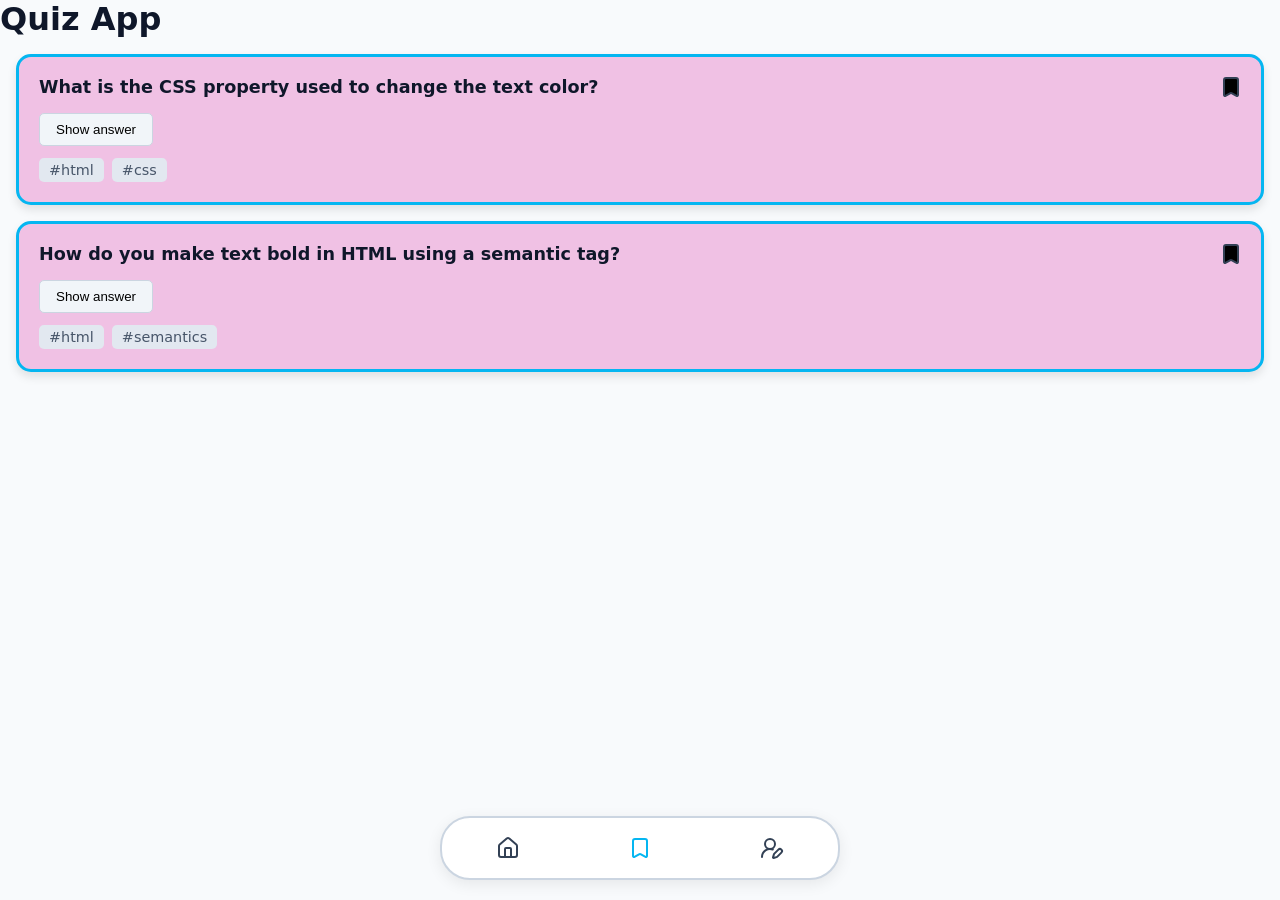
==== bookmarks.html @ cad2fa77 "add bookmark html" ====
<!DOCTYPE html>
<html lang="en">
  <head>
    <meta charset="UTF-8">
    <meta name="viewport" content="width=device-width, initial-scale=1.0">
    <title>Quiz App - Bookmarks</title>
    <link rel="stylesheet" href="css/main.css">
  </head>
  <body>
    <header class="header">
      <h1>Quiz App</h1>
    </header>

    <main>
      <!-- bookmarked card 1 -->
      <article class="card">
        <button class="card__bookmark-button" aria-label="Remove Bookmark">
          <svg xmlns="http://www.w3.org/2000/svg" width="24" height="24" viewBox="0 0 24 24" fill="currentColor" stroke="currentColor" stroke-width="2" stroke-linecap="round" stroke-linejoin="round" class="card__bookmark-icon">
            <path d="M17 3a2 2 0 0 1 2 2v15a1 1 0 0 1-1.496.868l-4.512-2.578a2 2 0 0 0-1.984 0l-4.512 2.578A1 1 0 0 1 5 20V5a2 2 0 0 1 2-2z"/>
          </svg>
        </button>
        <h2 class="card__question">What is the CSS property used to change the text color?</h2>
        <button class="card__button-answer">Show answer</button>
        <p class="card__answer hidden">color</p>
        <ul class="card__tag-list">
          <li class="card__tag">#html</li>
          <li class="card__tag">#css</li>
        </ul>
      </article>

      <!-- bookmarked card 2 -->
      <article class="card">
        <button class="card__bookmark-button" aria-label="Remove Bookmark">
          <svg xmlns="http://www.w3.org/2000/svg" width="24" height="24" viewBox="0 0 24 24" fill="currentColor" stroke="currentColor" stroke-width="2" stroke-linecap="round" stroke-linejoin="round" class="card__bookmark-icon">
            <path d="M17 3a2 2 0 0 1 2 2v15a1 1 0 0 1-1.496.868l-4.512-2.578a2 2 0 0 0-1.984 0l-4.512 2.578A1 1 0 0 1 5 20V5a2 2 0 0 1 2-2z"/>
          </svg>
        </button>
        <h2 class="card__question">How do you make text bold in HTML using a semantic tag?</h2>
        <button class="card__button-answer">Show answer</button>
        <p class="card__answer hidden">&lt;strong&gt;</p>
        <ul class="card__tag-list">
          <li class="card__tag">#html</li>
          <li class="card__tag">#semantics</li>
        </ul>
      </article>
    </main>
    
    <nav class="navigation">
      <!-- home link -->
      <a class="navigation__link" href="index.html" aria-label="Home">
        <svg xmlns="http://www.w3.org/2000/svg" width="24" height="24" viewBox="0 0 24 24" fill="none" stroke="currentColor" stroke-width="2" stroke-linecap="round" stroke-linejoin="round" class="navigation__icon">
          <path d="M15 21v-8a1 1 0 0 0-1-1h-4a1 1 0 0 0-1 1v8"/>
          <path d="M3 10a2 2 0 0 1 .709-1.528l7-6a2 2 0 0 1 2.582 0l7 6A2 2 0 0 1 21 10v9a2 2 0 0 1-2 2H5a2 2 0 0 1-2-2z"/>
        </svg>
      </a>

      <!-- bookmarks link -->
      <a class="navigation__link navigation__link--active" href="bookmarks.html" aria-label="Bookmarks">
        <svg xmlns="http://www.w3.org/2000/svg" width="24" height="24" viewBox="0 0 24 24" fill="none" stroke="currentColor" stroke-width="2" stroke-linecap="round" stroke-linejoin="round" class="navigation__icon">
          <path d="M17 3a2 2 0 0 1 2 2v15a1 1 0 0 1-1.496.868l-4.512-2.578a2 2 0 0 0-1.984 0l-4.512 2.578A1 1 0 0 1 5 20V5a2 2 0 0 1 2-2z"/>
        </svg>
      </a>

      <!-- profile link -->
      <a class="navigation__link" href="profile.html" aria-label="Profile">
        <svg xmlns="http://www.w3.org/2000/svg" width="24" height="24" viewBox="0 0 24 24" fill="none" stroke="currentColor" stroke-width="2" stroke-linecap="round" stroke-linejoin="round" class="navigation__icon">
          <path d="M2 21a8 8 0 0 1 10.821-7.487"/>
          <path d="M21.378 16.626a1 1 0 0 0-3.004-3.004l-4.01 4.012a2 2 0 0 0-.506.854l-.837 2.87a.5.5 0 0 0 .62.62l2.87-.837a2 2 0 0 0 .854-.506z"/>
          <circle cx="10" cy="8" r="5"/>
        </svg>
      </a>
    </nav>
  </body>
</html>
---- css/main.css ----
@import "global.css";
@import "components/cards.css";
@import "components/navigation.css"
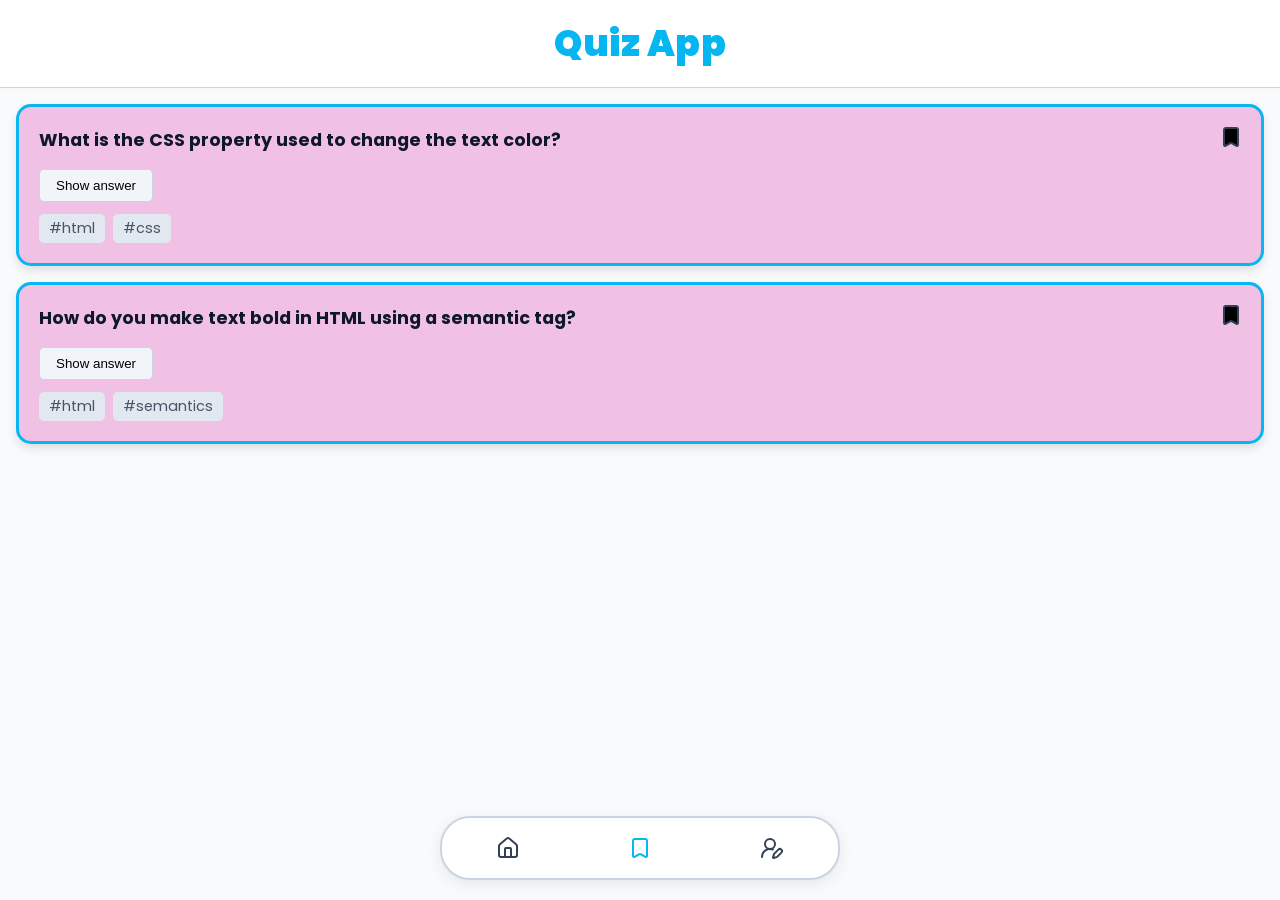
==== commit e3fec0b3: "change header for all html files with css" ====
--- a/bookmarks.html
+++ b/bookmarks.html
@@ -8,8 +8,8 @@
   </head>
   <body>
     <header class="header">
-      <h1>Quiz App</h1>
-    </header>
+      <h1 class="header__title">Quiz App</h1>
+    </header> 
 
     <main>
       <!-- bookmarked card 1 -->
--- a/css/main.css
+++ b/css/main.css
@@ -1,3 +1,23 @@
 @import "global.css";
 @import "components/cards.css";
-@import "components/navigation.css"+@import "components/navigation.css";
+@import "components/profile.css";
+
+.header {
+  background-color: #ffffff;
+  border-bottom: 1px solid var(--border-color);
+  padding: 16px;
+  text-align: center;
+  position: sticky;
+  top: 0;
+  z-index: 100;
+  box-shadow: 0 2px 4px rgba(0, 0, 0, 0.02);
+}
+
+.header__title {
+  font-size: 2.25rem;
+  font-weight: 1000;
+  color: var(--primary-color);
+  margin: 0;
+  letter-spacing: 0.5px;
+}
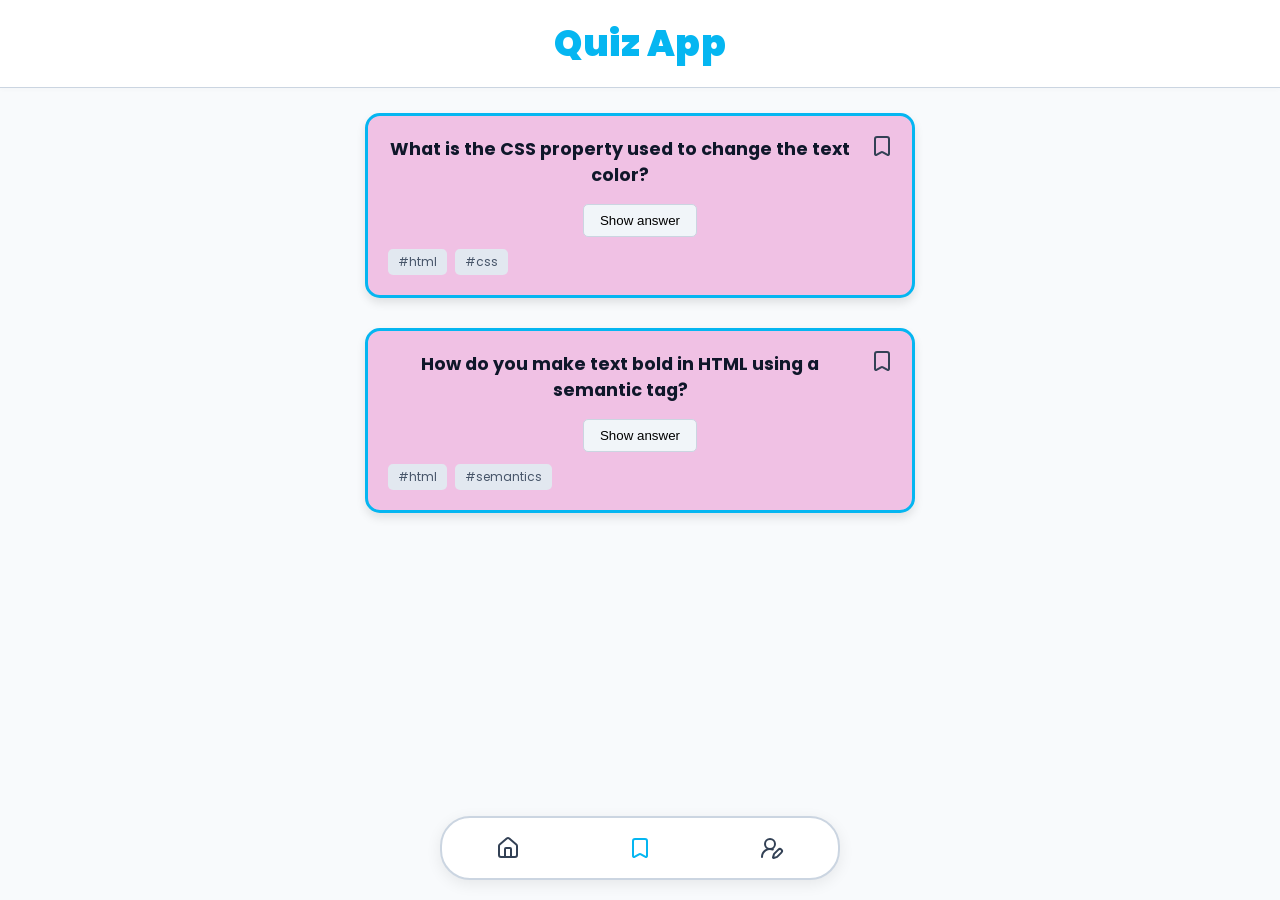
==== commit 384c212e: "change layout design to mobile version" ====
--- a/bookmarks.html
+++ b/bookmarks.html
@@ -11,7 +11,7 @@
       <h1 class="header__title">Quiz App</h1>
     </header> 
 
-    <main>
+    <main class="home">
       <!-- bookmarked card 1 -->
       <article class="card">
         <button class="card__bookmark-button" aria-label="Remove Bookmark">
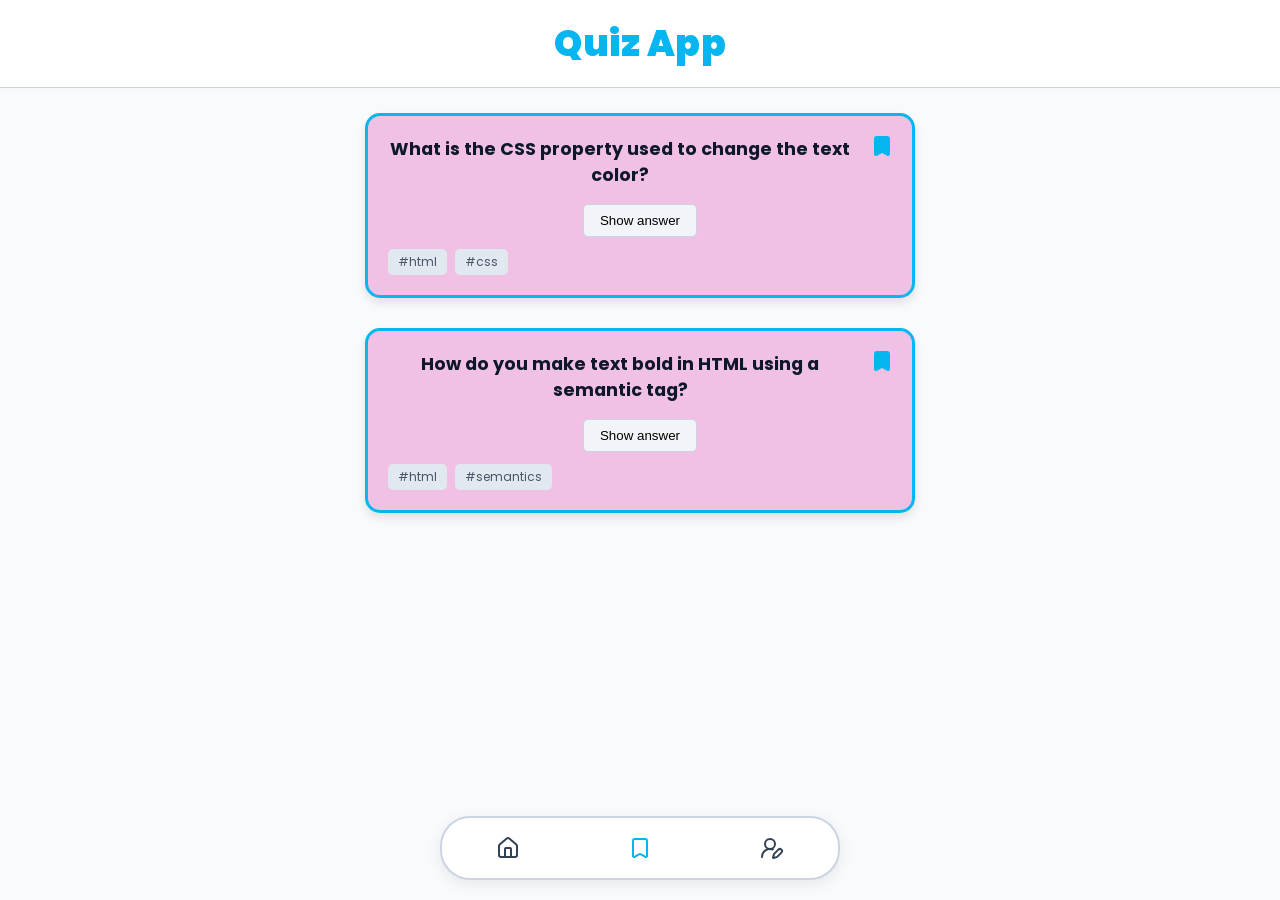
==== commit 92410c12: "change bookmarks to filled" ====
--- a/bookmarks.html
+++ b/bookmarks.html
@@ -9,13 +9,13 @@
   <body>
     <header class="header">
       <h1 class="header__title">Quiz App</h1>
-    </header> 
+    </header>  
 
     <main class="home">
       <!-- bookmarked card 1 -->
       <article class="card">
-        <button class="card__bookmark-button" aria-label="Remove Bookmark">
-          <svg xmlns="http://www.w3.org/2000/svg" width="24" height="24" viewBox="0 0 24 24" fill="currentColor" stroke="currentColor" stroke-width="2" stroke-linecap="round" stroke-linejoin="round" class="card__bookmark-icon">
+        <button class="card__bookmark-button card__bookmark-button--active" aria-label="Remove Bookmark">
+          <svg xmlns="http://www.w3.org/2000/svg" width="24" height="24" viewBox="0 0 24 24" fill="none" stroke="currentColor" stroke-width="2" stroke-linecap="round" stroke-linejoin="round" class="card__bookmark-icon">
             <path d="M17 3a2 2 0 0 1 2 2v15a1 1 0 0 1-1.496.868l-4.512-2.578a2 2 0 0 0-1.984 0l-4.512 2.578A1 1 0 0 1 5 20V5a2 2 0 0 1 2-2z"/>
           </svg>
         </button>
@@ -30,8 +30,8 @@
 
       <!-- bookmarked card 2 -->
       <article class="card">
-        <button class="card__bookmark-button" aria-label="Remove Bookmark">
-          <svg xmlns="http://www.w3.org/2000/svg" width="24" height="24" viewBox="0 0 24 24" fill="currentColor" stroke="currentColor" stroke-width="2" stroke-linecap="round" stroke-linejoin="round" class="card__bookmark-icon">
+        <button class="card__bookmark-button card__bookmark-button--active" aria-label="Remove Bookmark">
+          <svg xmlns="http://www.w3.org/2000/svg" width="24" height="24" viewBox="0 0 24 24" fill="none" stroke="currentColor" stroke-width="2" stroke-linecap="round" stroke-linejoin="round" class="card__bookmark-icon">
             <path d="M17 3a2 2 0 0 1 2 2v15a1 1 0 0 1-1.496.868l-4.512-2.578a2 2 0 0 0-1.984 0l-4.512 2.578A1 1 0 0 1 5 20V5a2 2 0 0 1 2-2z"/>
           </svg>
         </button>
@@ -72,3 +72,4 @@
     </nav>
   </body>
 </html>
+
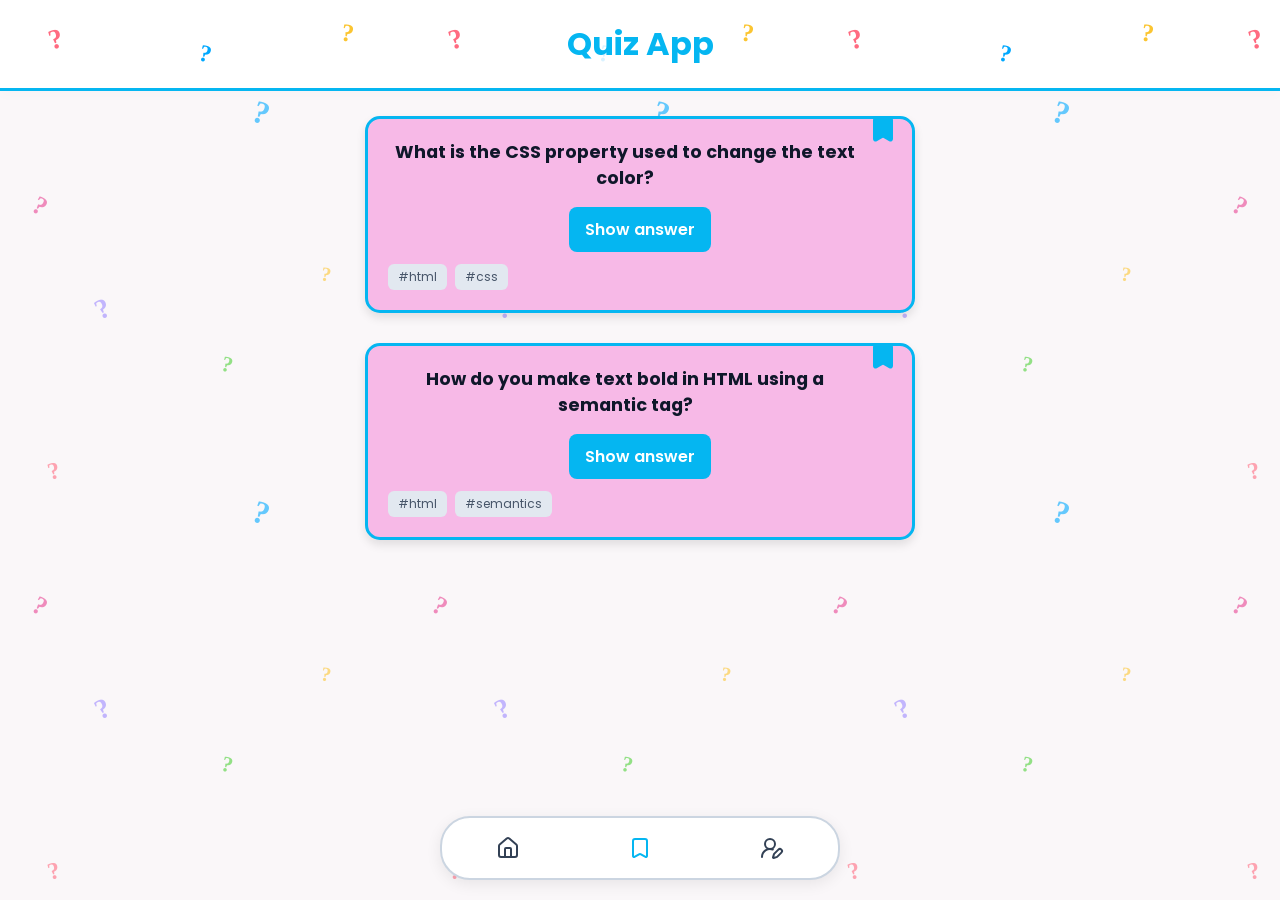
==== commit 6d92a8ef: "add dropdown for show answer" ====
--- a/bookmarks.html
+++ b/bookmarks.html
@@ -20,8 +20,10 @@
           </svg>
         </button>
         <h2 class="card__question">What is the CSS property used to change the text color?</h2>
-        <button class="card__button-answer">Show answer</button>
-        <p class="card__answer hidden">color</p>
+        <details class="card__details">
+          <summary class="card__button-answer">Show answer</summary>
+          <p class="card__answer">color</p>
+        </details>
         <ul class="card__tag-list">
           <li class="card__tag">#html</li>
           <li class="card__tag">#css</li>
@@ -36,8 +38,10 @@
           </svg>
         </button>
         <h2 class="card__question">How do you make text bold in HTML using a semantic tag?</h2>
-        <button class="card__button-answer">Show answer</button>
-        <p class="card__answer hidden">&lt;strong&gt;</p>
+        <details class="card__details">
+          <summary class="card__button-answer">Show answer</summary>
+          <p class="card__answer">strong</p>
+        </details>
         <ul class="card__tag-list">
           <li class="card__tag">#html</li>
           <li class="card__tag">#semantics</li>
--- a/css/main.css
+++ b/css/main.css
@@ -5,19 +5,28 @@
 
 .header {
   background-color: #ffffff;
-  border-bottom: 1px solid var(--border-color);
-  padding: 16px;
-  text-align: center;
+  
+  background-image: url("data:image/svg+xml,%3Csvg xmlns='http://www.w3.org/2000/svg' width='400' height='70' viewBox='0 0 400 70'%3E%3Ctext x='50' y='50' fill='%23ff6b81' font-size='28' font-weight='bold' transform='rotate(-15 50 45)' opacity='1.0'%3E?%3C/text%3E%3Ctext x='200' y='60' fill='%2300a8ff' font-size='24' font-weight='bold' transform='rotate(15 200 50)' opacity='1.0'%3E?%3C/text%3E%3Ctext x='340' y='40' fill='%23fbc531' font-size='25' font-weight='bold' transform='rotate(10 340 40)' opacity='1.0'%3E?%3C/text%3E%3C/svg%3E");
+  background-repeat: repeat-x;
+
+  border-bottom: 3px solid var(--primary-color); 
   position: sticky;
   top: 0;
   z-index: 100;
-  box-shadow: 0 2px 4px rgba(0, 0, 0, 0.02);
+  padding: 20px;
+  text-align: center;
+  box-shadow: 0 4px 12px rgba(0, 0, 0, 0.02);
 }
 
 .header__title {
-  font-size: 2.25rem;
-  font-weight: 1000;
+  position: relative;
+  z-index: 2;
+  font-size: 2.0rem;
+  font-weight: 700;
   color: var(--primary-color);
   margin: 0;
-  letter-spacing: 0.5px;
+  display: inline-block;
+  background-color: rgba(255, 255, 255, 0.85);
+  padding: 0px 24px;
+  border-radius: 12px;
 }
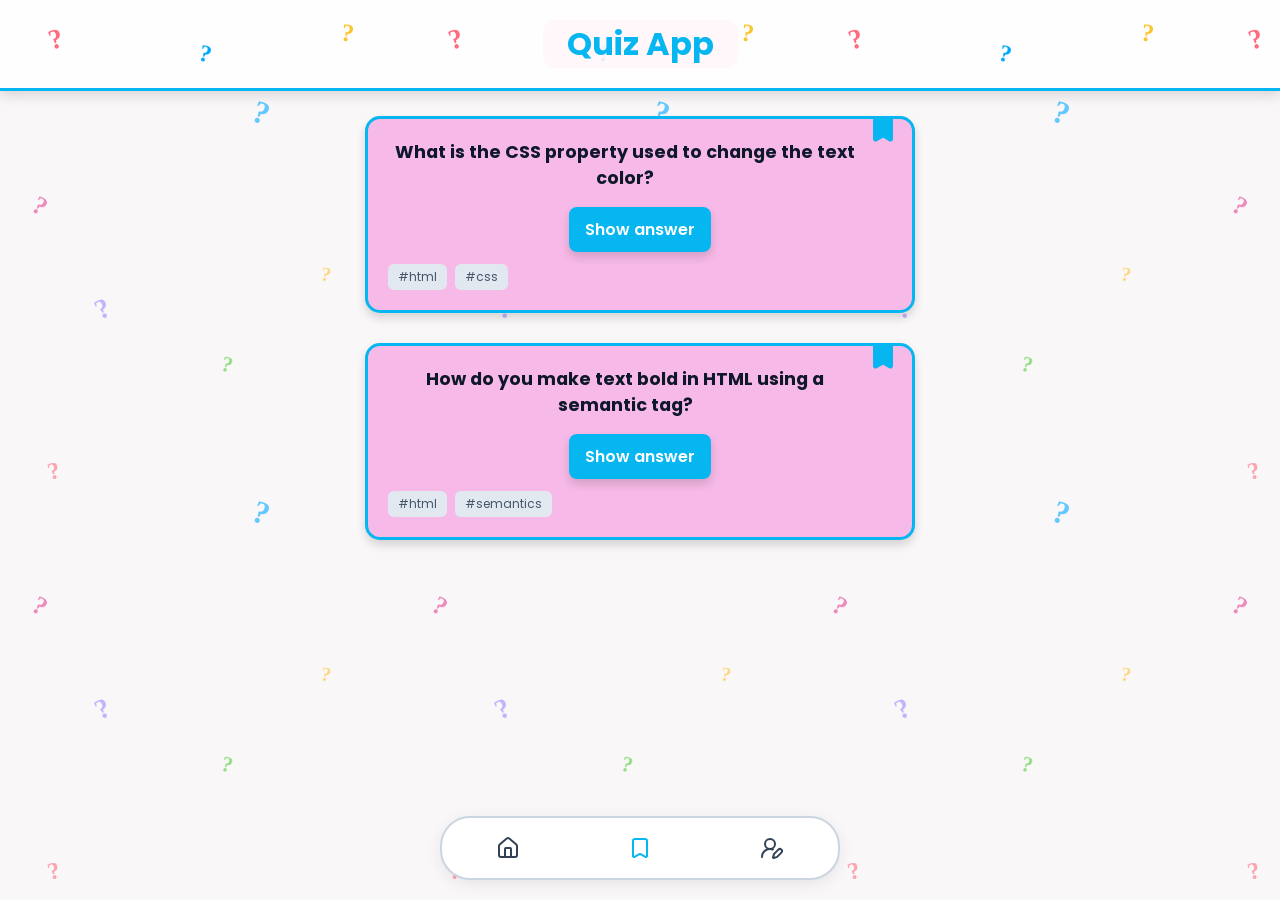
==== commit 2ab48984: "add toggle for bookmark and show answer" ====
--- a/bookmarks.html
+++ b/bookmarks.html
@@ -14,16 +14,14 @@
     <main class="home">
       <!-- bookmarked card 1 -->
       <article class="card">
-        <button class="card__bookmark-button card__bookmark-button--active" aria-label="Remove Bookmark">
+        <button class="card__bookmark-button card__bookmark-button--active" data-js="bookmark-button" aria-label="Remove Bookmark">
           <svg xmlns="http://www.w3.org/2000/svg" width="24" height="24" viewBox="0 0 24 24" fill="none" stroke="currentColor" stroke-width="2" stroke-linecap="round" stroke-linejoin="round" class="card__bookmark-icon">
             <path d="M17 3a2 2 0 0 1 2 2v15a1 1 0 0 1-1.496.868l-4.512-2.578a2 2 0 0 0-1.984 0l-4.512 2.578A1 1 0 0 1 5 20V5a2 2 0 0 1 2-2z"/>
           </svg>
         </button>
         <h2 class="card__question">What is the CSS property used to change the text color?</h2>
-        <details class="card__details">
-          <summary class="card__button-answer">Show answer</summary>
-          <p class="card__answer">color</p>
-        </details>
+        <button class="card__button-answer" data-js="answer-button">Show answer</button>
+        <p class="card__answer card__answer--hidden" data-js="answer">color</p>
         <ul class="card__tag-list">
           <li class="card__tag">#html</li>
           <li class="card__tag">#css</li>
@@ -32,16 +30,14 @@
 
       <!-- bookmarked card 2 -->
       <article class="card">
-        <button class="card__bookmark-button card__bookmark-button--active" aria-label="Remove Bookmark">
+        <button class="card__bookmark-button card__bookmark-button--active" data-js="bookmark-button" aria-label="Remove Bookmark">
           <svg xmlns="http://www.w3.org/2000/svg" width="24" height="24" viewBox="0 0 24 24" fill="none" stroke="currentColor" stroke-width="2" stroke-linecap="round" stroke-linejoin="round" class="card__bookmark-icon">
             <path d="M17 3a2 2 0 0 1 2 2v15a1 1 0 0 1-1.496.868l-4.512-2.578a2 2 0 0 0-1.984 0l-4.512 2.578A1 1 0 0 1 5 20V5a2 2 0 0 1 2-2z"/>
           </svg>
         </button>
         <h2 class="card__question">How do you make text bold in HTML using a semantic tag?</h2>
-        <details class="card__details">
-          <summary class="card__button-answer">Show answer</summary>
-          <p class="card__answer">strong</p>
-        </details>
+        <button class="card__button-answer" data-js="answer-button">Show answer</button>
+        <p class="card__answer card__answer--hidden" data-js="answer">strong</p> 
         <ul class="card__tag-list">
           <li class="card__tag">#html</li>
           <li class="card__tag">#semantics</li>
@@ -74,6 +70,7 @@
         </svg>
       </a>
     </nav>
+    <script src="./js/index.js" defer></script>
   </body>
 </html>
 
--- a/css/main.css
+++ b/css/main.css
@@ -4,7 +4,7 @@
 @import "components/profile.css";
 
 .header {
-  background-color: #ffffff;
+  background-color: #fefefe;
   
   background-image: url("data:image/svg+xml,%3Csvg xmlns='http://www.w3.org/2000/svg' width='400' height='70' viewBox='0 0 400 70'%3E%3Ctext x='50' y='50' fill='%23ff6b81' font-size='28' font-weight='bold' transform='rotate(-15 50 45)' opacity='1.0'%3E?%3C/text%3E%3Ctext x='200' y='60' fill='%2300a8ff' font-size='24' font-weight='bold' transform='rotate(15 200 50)' opacity='1.0'%3E?%3C/text%3E%3Ctext x='340' y='40' fill='%23fbc531' font-size='25' font-weight='bold' transform='rotate(10 340 40)' opacity='1.0'%3E?%3C/text%3E%3C/svg%3E");
   background-repeat: repeat-x;
@@ -15,7 +15,7 @@
   z-index: 100;
   padding: 20px;
   text-align: center;
-  box-shadow: 0 4px 12px rgba(0, 0, 0, 0.02);
+  box-shadow: 0 4px 12px rgba(0, 0, 0, 0.15);
 }
 
 .header__title {
@@ -26,7 +26,8 @@
   color: var(--primary-color);
   margin: 0;
   display: inline-block;
-  background-color: rgba(255, 255, 255, 0.85);
-  padding: 0px 24px;
+  
+  background-color: rgba(255, 247, 249, 0.9);
+  padding: 0 24px;
   border-radius: 12px;
 }
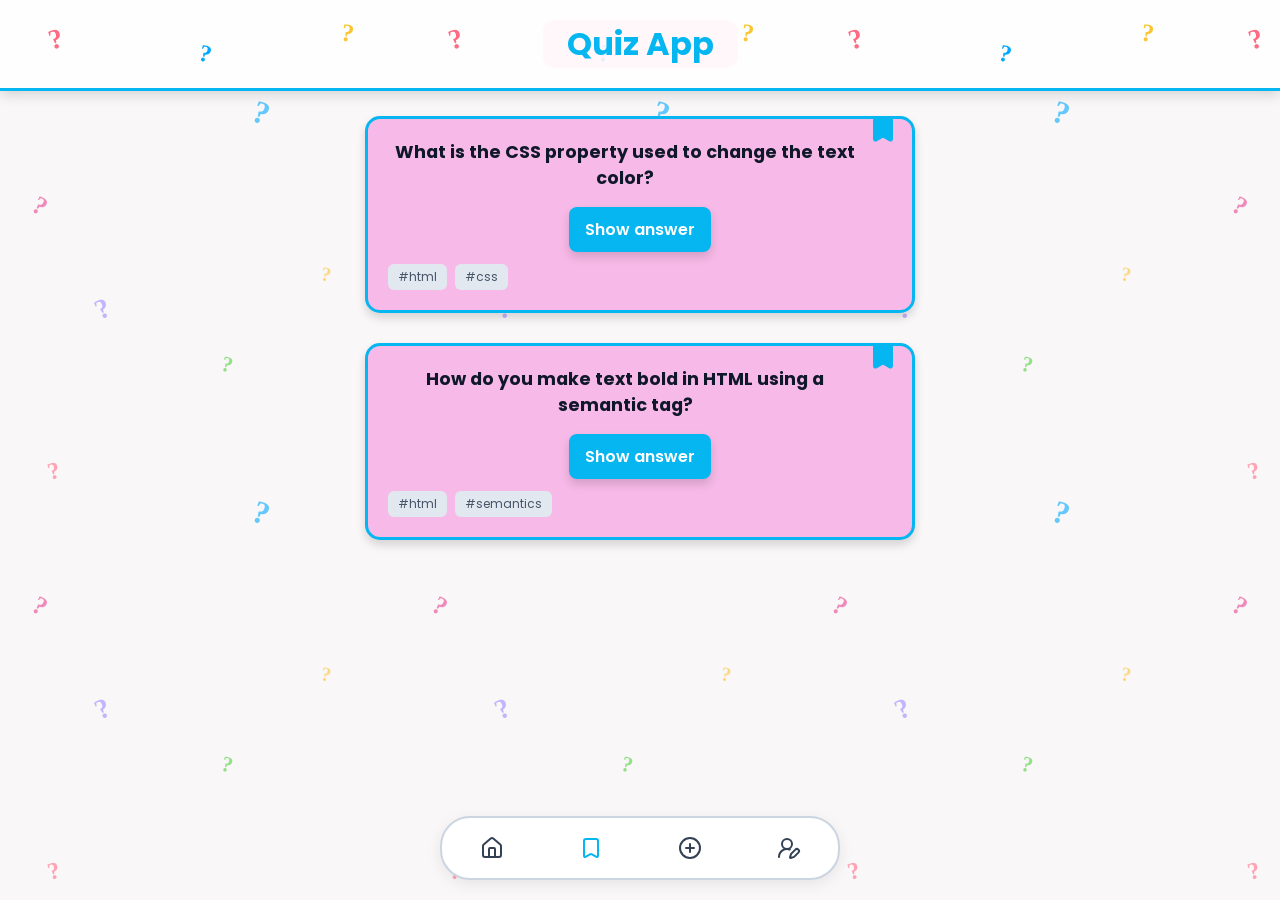
==== commit 8866052e: "add form icon to navbar" ====
--- a/bookmarks.html
+++ b/bookmarks.html
@@ -45,6 +45,7 @@
       </article>
     </main>
     
+    <!-- Navigation Footer -->
     <nav class="navigation">
       <!-- home link -->
       <a class="navigation__link" href="index.html" aria-label="Home">
@@ -61,6 +62,12 @@
         </svg>
       </a>
 
+     <!-- form link -->
+     <a class="navigation__link" href="form.html" aria-label="Add Question">
+        <svg xmlns="http://www.w3.org/2000/svg" width="24" height="24" viewBox="0 0 24 24" fill="none" stroke="currentColor" stroke-width="2" stroke-linecap="round" stroke-linejoin="round" class="navigation__icon"><circle cx="12" cy="12" r="10"/><path d="M8 12h8"/><path d="M12 8v8"/>
+        </svg>
+      </a> 
+
       <!-- profile link -->
       <a class="navigation__link" href="profile.html" aria-label="Profile">
         <svg xmlns="http://www.w3.org/2000/svg" width="24" height="24" viewBox="0 0 24 24" fill="none" stroke="currentColor" stroke-width="2" stroke-linecap="round" stroke-linejoin="round" class="navigation__icon">
@@ -72,5 +79,4 @@
     </nav>
     <script src="./js/index.js" defer></script>
   </body>
-</html>
-
+</html>
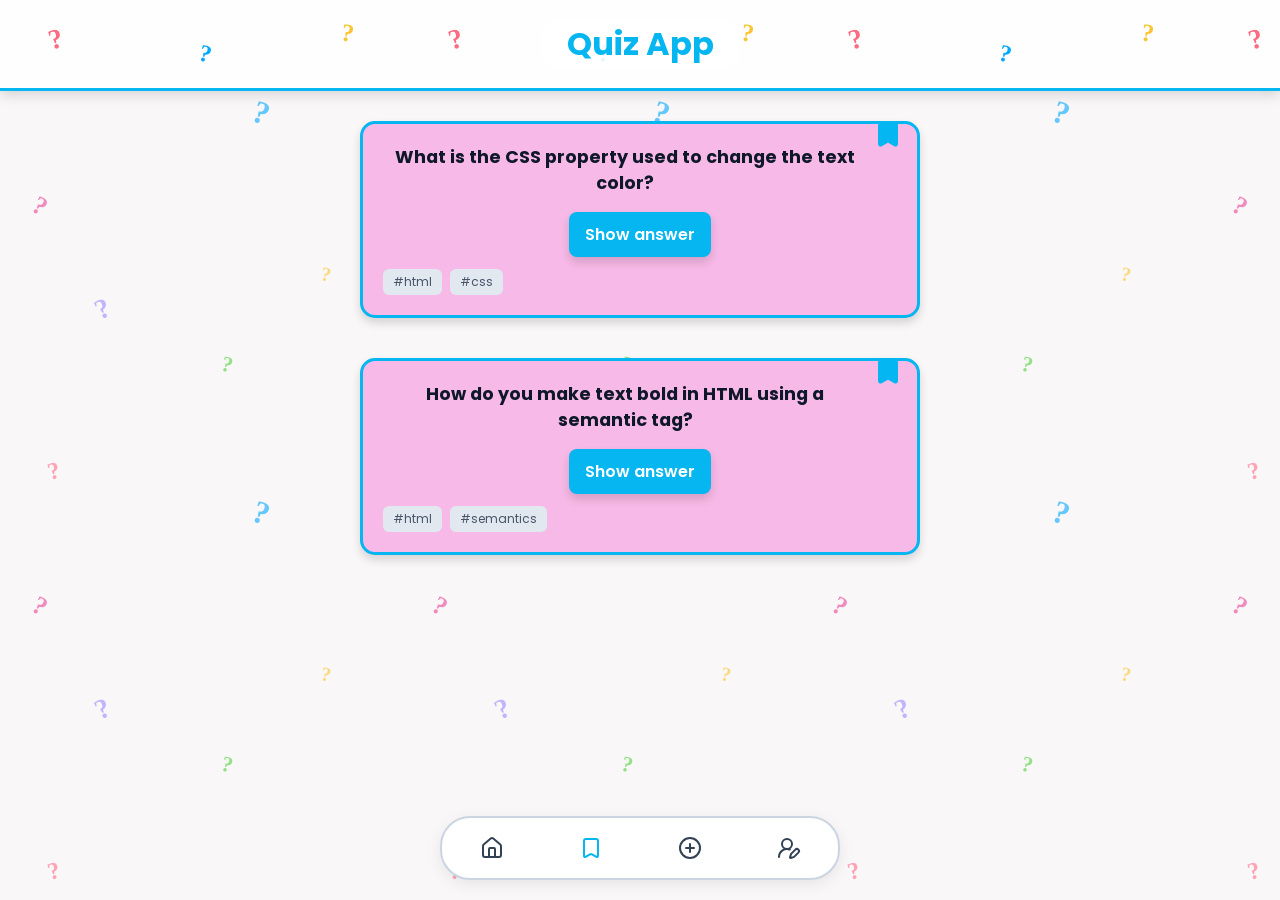
==== commit 183bcb90: "add create new card in forms after submit" ====
--- a/bookmarks.html
+++ b/bookmarks.html
@@ -77,6 +77,6 @@
         </svg>
       </a>
     </nav>
-    <script src="./js/index.js" defer></script>
+    <script src="./js/global.js" defer></script>
   </body>
 </html>
--- a/css/main.css
+++ b/css/main.css
@@ -2,6 +2,7 @@
 @import "components/cards.css";
 @import "components/navigation.css";
 @import "components/profile.css";
+@import "components/form.css";
 
 .header {
   background-color: #fefefe;
@@ -27,7 +28,7 @@
   margin: 0;
   display: inline-block;
   
-  background-color: rgba(255, 247, 249, 0.9);
+  background-color: rgba(255, 255, 255, 0.9);
   padding: 0 24px;
   border-radius: 12px;
 }
